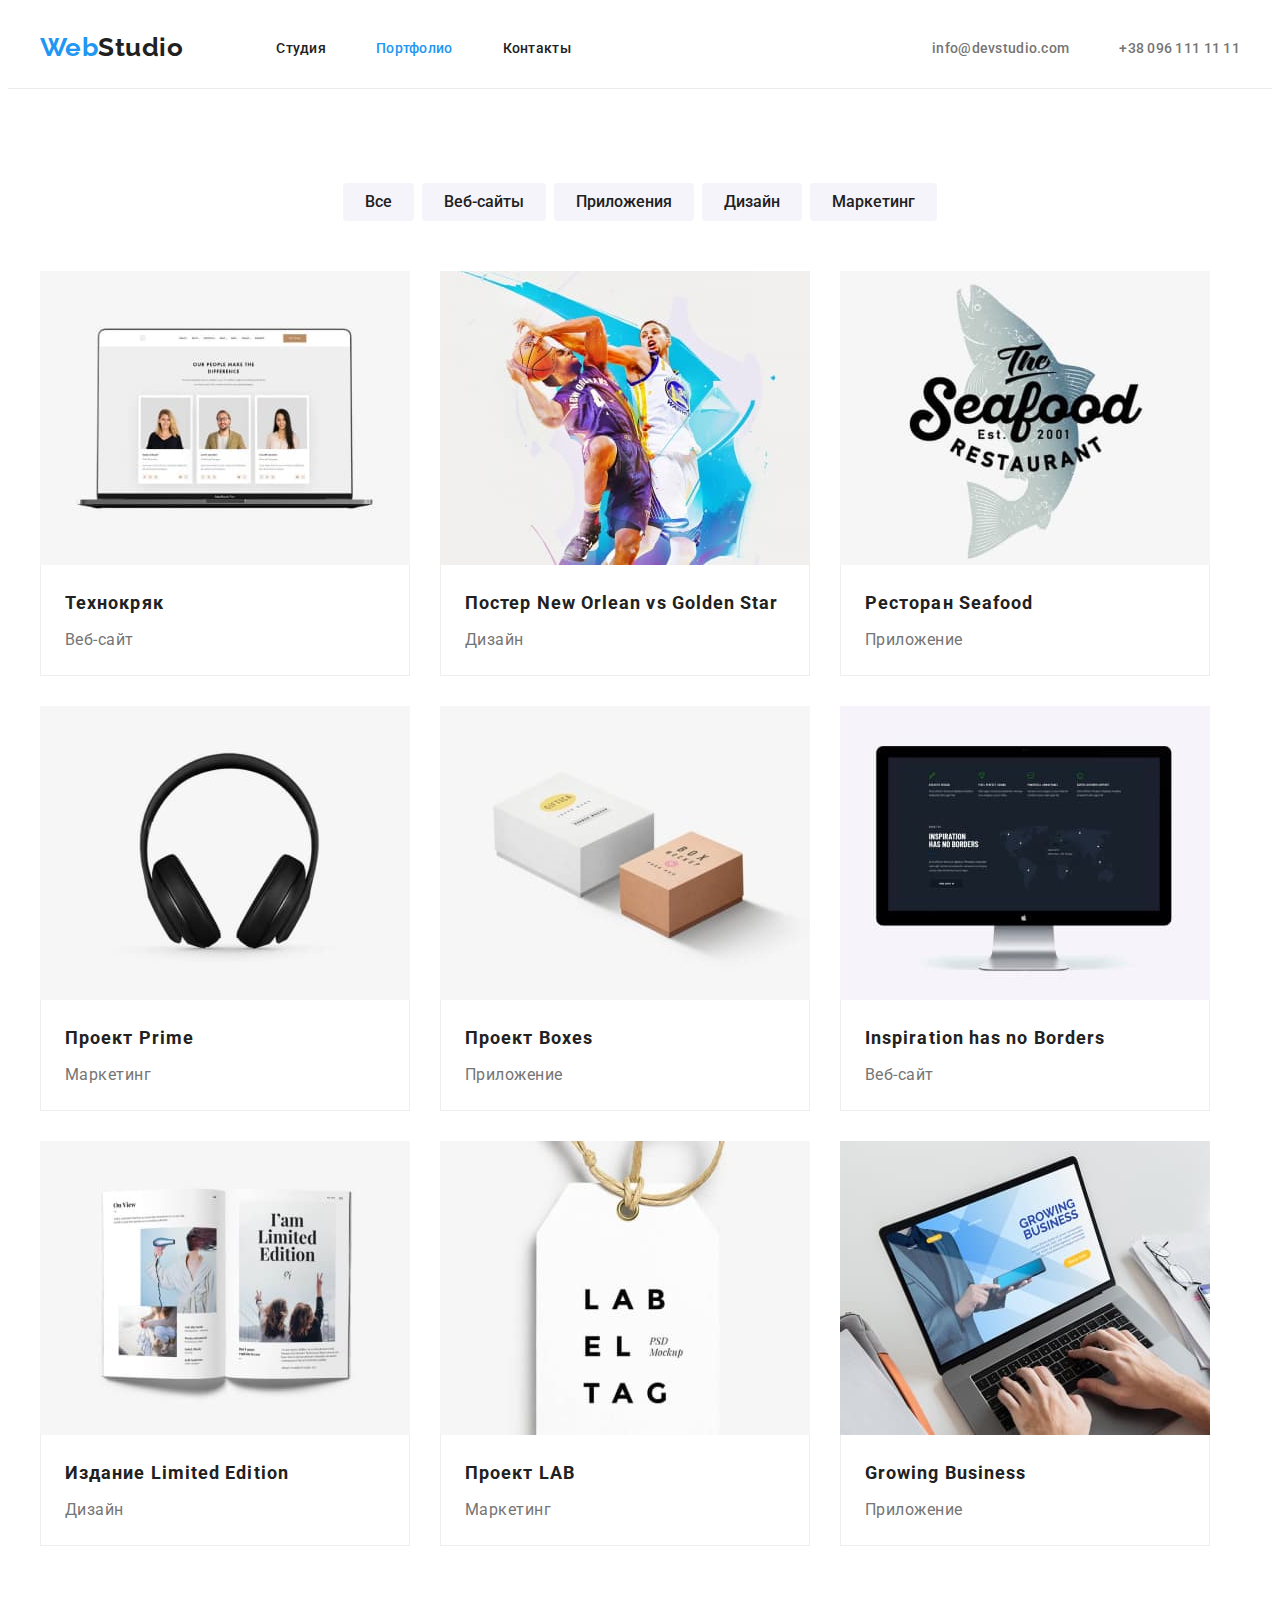
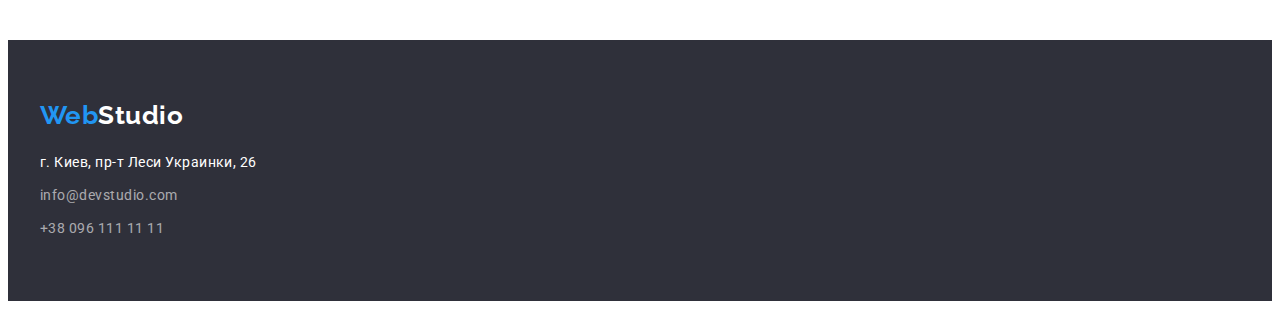
==== portfolio.html @ 9b644c51 "начала подключать иконки" ====
<!DOCTYPE html>
<html lang="ru">

<head>
    <meta charset="UTF-8">
    <meta http-equiv="X-UA-Compatible" content="IE=edge">
    <meta name="viewport" content="width=device-width, initial-scale=1.0">
    <title>Portfolio</title>
    <link rel="preconnect" href="https://fonts.googleapis.com">
    <link rel="preconnect" href="https://fonts.gstatic.com" crossorigin>
    <link href="https://fonts.googleapis.com/css2?family=Raleway:wght@700&family=Roboto:wght@400;500;700;900&display=swap" rel="stylesheet">
    <link rel="stylesheet" href="https://cdnjs.cloudflare.com/ajax/libs/modern-normalize/1.1.0/modern-normalize.min.css"
        integrity="sha512-wpPYUAdjBVSE4KJnH1VR1HeZfpl1ub8YT/NKx4PuQ5NmX2tKuGu6U/JRp5y+Y8XG2tV+wKQpNHVUX03MfMFn9Q=="
        crossorigin="anonymous" referrerpolicy="no-referrer" />
    <link rel="stylesheet" href="./css/styles.css">
</head>

<body>
    <!--Шапка сайта-->
    <header class="header filter-box">
        <div class="conteiner header-nav-main">
            <a href="" class="logo">Web<span class="logo-dack">Studio</span> </a>
            <nav class="header-nav">
                <ul class="header-list">
                    <li class="header-item"> 
                        <a href="./index.html" class="header-link link">Студия </a> 
                    </li>
                    <li class="header-item"> 
                        <a href="./portfolio.html" class="header-link link current">Портфолио </a> 
                    </li>
                    <li class="header-item"> 
                        <a href="" class="header-link link">Контакты </a> 
                    </li>
                </ul>
            </nav>
            <ul class="header-conect link">
                <li class="header-item"> 
                    <a href="mailto:info@devstudio.com" class="header-link-nav link"> info@devstudio.com </a>
                </li>
                <li class="header-item"> 
                    <a href="tel:+380961111111" class="header-link-nav link"> +38 096 111 11 11 </a> 
                </li>
            </ul>
        </div>
    </header>

    <!--Уникальное содержание страницы-->
    <main>
        <!-- список работ-потфолио -->
        <section class="section">
            <div class="conteiner">
                <h1 class="visually-hidden">Портфолио</h1> 
                <!-- Фильтр страницы -->
                <ul class="filter">
                    <li class="filter-item">
                        <button type="button" class="filter-button">Все</button>
                    </li>
                    <li class="filter-item">
                        <button type="button" class="filter-button">Веб-сайты</button>
                    </li>
                    <li class="filter-item">
                        <button type="button" class="filter-button">Приложения</button>
                    </li>
                    <li class="filter-item">
                        <button type="button" class="filter-button">Дизайн</button>
                    </li>
                    <li class="filter-item">
                        <button type="button" class="filter-button">Маркетинг</button>
                    </li>
                </ul>
                <ul class="pictures-list">
                    <li class="pictures-item">
                        <a href="" class="pictures-link link">
                            <img src="./images/img8.jpg" alt="Фото сотрудников" width="370" class="pictures-photo">
                            <div class="pictures-name-card">
                                <h2 class="pictures-title">Технокряк</h2>
                                <p class="pictures-text">Веб-сайт</p>
                            </div>
                        </a>
                    </li>
                    <li class="pictures-item">
                        <a href="" class="pictures-link link">
                            <img src="./images/img9.jpg" alt="Постер - два баскетболиста в движении с мячом" width="370" class="pictures-photo">
                            <div class="pictures-name-card">
                                <h2 class="pictures-title">Постер New Orlean vs Golden Star</h2>
                                <p class="pictures-text">Дизайн</p>
                            </div>
                        </a>
                    </li>
                    <li class="pictures-item">
                        <a href="" class="pictures-link link">
                            <img src="./images/img10.jpg" alt="Лого ресторана Seafood" width="370" class="pictures-photo">
                            <div class="pictures-name-card">
                                <h2 class="pictures-title">Ресторан Seafood</h2>
                                <p class="pictures-text">Приложение</p>
                            </div>
                        </a>
                    </li>
                    <li class="pictures-item">
                        <a href="" class="pictures-link link">
                            <img src="./images/img11.jpg" alt="Наушники" width="370" class="pictures-photo">
                            <div class="pictures-name-card">
                                <h2 class="pictures-title">Проект Prime</h2>
                                <p class="pictures-text">Маркетинг</p>
                            </div>
                        </a>
                    </li>
                    <li class="pictures-item">
                        <a href="" class="pictures-link link">
                           <img src="./images/img12.jpg" alt="Фото двух коробок" width="370" class="pictures-photo">
                           <div class="pictures-name-card">
                                <h2 class="pictures-title">Проект Boxes</h2>
                                <p class="pictures-text">Приложение</p>
                           </div>
                        </a>
                    </li>
                    <li class="pictures-item">
                        <a href="" class="pictures-link link">
                            <img src="./images/img13.jpg" alt="Монитор с изображением разработанного интерфейса сайта" width="370" class="pictures-photo">
                            <div class="pictures-name-card">
                                <h2 class="pictures-title">Inspiration has no Borders</h2>
                                <p class="pictures-text">Веб-сайт</p>
                            </div>
                        </a>
                    </li>
                    <li class="pictures-item">
                        <a href="" class="pictures-link link">
                            <img src="./images/img14.jpg" alt="Развернутая книга" width="370" class="pictures-photo">
                            <div class="pictures-name-card">
                                <h2 class="pictures-title">Издание Limited Edition</h2>
                                <p class="pictures-text">Дизайн</p>
                            </div>
                        </a>
                    </li>
                    <li class="pictures-item">
                        <a href="" class="pictures-link link">
                            <img src="./images/img15.jpg" alt="Фирменная этикетка" width="370" class="pictures-photo">
                            <div class="pictures-name-card">
                                <h2 class="pictures-title">Проект LAB</h2>
                                <p class="pictures-text">Маркетинг</p>
                            </div>
                        </a>
                    </li>
                    <li class="pictures-item">
                        <a href="" class="pictures-link link">
                            <img src="./images/img16.jpg" alt="Рабочее место разработчика приложений" width="370" class="pictures-photo">
                            <div class="pictures-name-card">
                                <h2 class="pictures-title">Growing Business</h2>
                                <p class="pictures-text">Приложение</p>
                            </div>
                        </a>
                    </li>
                </ul>
            </div>
        </section>              
    </main>
    <!-- Подвал страницы -->
    <footer class="footer">
        <div class="conteiner">
            <a href="" class="logo">Web<span class="logo-light">Studio</span> </a>
            <address class="footer-adress"> 
                <ul class="footer-list">
                    <li class="footer-item"> 
                        <a href="https://bit.ly/3pXMvUd" target="_blank" rel="noopener noreferrer" class="footer-link-address link">г. Киев, пр-т Леси Украинки, 26</a> 
                    </li>
                    <li class="footer-item"> 
                        <a href="mailto:info@devstudio.com" class="footer-link-nav link">info@devstudio.com</a>
                    </li>
                    <li class="footer-item"> 
                        <a href="tel:+380961111111" class="footer-link-nav link">+38 096 111 11 11</a>
                    </li>
                </ul>
            </address>
        </div>
    </footer>

</body>

</html>
---- css/styles.css ----
/* ------------------------------------Styles main page------------------------------------*/
:root {
    --main-text-color: #757575;
    --title-text-color: #212121;
    --accent-color: #2196F3;
    --secondary-text-color: #FFFFFF;
}

body {
    color: var(--main-text-color);
    font-family: "Roboto", Tahoma, sans-serif;
    letter-spacing: 0.03em;
 }

.link {
    text-decoration: none;
}

h1, h2, h3, h4, h5, h6, p {
    margin-top: 0;
    margin-bottom: 0;
}

ul, ol {
    list-style: none;
    padding-left: 0;
    margin-top: 0;
    margin-bottom: 0;
}

img {
    display: block;
}

.conteiner {
    margin-left: auto;
    margin-right: auto;
    width: 1200px;
    padding-left: 15px;
    padding-right: 15px;
}
 /*------------------------------------Logo------------------------------------*/
.logo {
    color: var(--accent-color);
    font-family: 'Raleway';
    font-weight: 700;
    font-size: 26px;
    line-height: 1.19;
    text-decoration: none;
}

.logo-dack { color: var(--title-text-color); }
.logo-light { color: var(--secondary-text-color); }

/*------------------------------------Header------------------------------------*/
.header {
    background-color: #FFFFFF;
    padding-top: 24px;
    padding-bottom: 25px;
    border-bottom-width: 1px;
    border-bottom-style: solid;
    border-bottom-color: #ECECEC;
    
}

.header-nav-main {
    display: flex;
    align-items: center;      
}
.header-nav {
    margin-left: 93px;
}

.header-list  {
    display: flex;
}

.header-conect {
    display: flex;
    margin-left: auto;
}

.header-item:not(:last-child) {
    margin-right: 50px;
}

.header-link.current {
    color: var(--accent-color);
}

.header-link, .header-link-nav { 
    color: var(--title-text-color); 
    font-weight: 500;
    font-size: 14px;
    line-height: 1.14;
    Letter-spacing: 0.02em;
}

.header-link:hover,
.header-link:focus { 
    color: var(--accent-color); 
}

.header-link-nav { 
    color: var(--main-text-color); 
}

.header-link-nav:hover,
.header-link-nav:focus {
    color: var(--accent-color);
}

/*------------------------------------Hero------------------------------------ */
.hero {
    max-width: 1600px;
    height: 600px;
    margin-right: auto;
    margin-left: auto;
    padding-top: 200px;
    padding-bottom: 200px;
    background-color: #C4C4C4;
    background-image: linear-gradient(
        to top, 
        rgba(47, 48, 58, 0.4), 
        rgba(47, 48, 58, 0.4)
       ),  
        url('../images/back-hero.jpg');
    background-repeat: no-repeat;
    background-position: center;
    background-size: contain;
}

.hero-title { 
    color: var(--secondary-text-color);
    font-weight: 900;
    font-size: 44px;
    line-height: 1.36;
    text-align: center;
    Letter-spacing: 0.06em;
    text-transform: uppercase;
    width: 696px;
    margin: 0 auto 30px;
}

.hero-button { 
    color: var(--secondary-text-color); 
    background-color: var(--accent-color);
    font-family: inherit;
    font-weight: 700;
    font-size: 16px;
    line-height: 1.88;
    align-items: center;
    text-align: center;
    letter-spacing: 0.06em;
    cursor: pointer;
    padding: 10px 32px;
    border-radius: 4px;
    box-shadow: 0px 4px 4px rgba(0, 0, 0, 0.15);
    border: transparent;

    display: flex;
    margin-left: auto;
    margin-right: auto;
}

/* -----------------------------------Section------------------------------------ */

.section {
    padding-top: 94px;
    padding-bottom: 94px;
}
.section.no-padding {
    padding-top: 0px;
}

/*------------------------------------Features------------------------------------*/ 

.visually-hidden {
    position: absolute;
    white-space: nowrap;
    width: 1px;
    height: 1px;
    overflow: hidden;
    border: 0;
    padding: 0;
    clip: rect(0 0 0 0);
    clip-path: inset(50%);
    margin: -1px;
}

.features {
    display: flex;
    flex-basis: auto;
}

.features-item:not(:last-child) {
    margin-right: 30px;
}

.features-item::before {
    display: block;
    content: "";
    height: 120px;
    margin-bottom: 30px;
    background-color: #f5f4fa;
    background-position: center;
    background-repeat: no-repeat;
    
}

.icon-antena::before {
    background-image: url(../images/antenna.svg);
}
.icon-clock::before {
    background-image: url(../images/clock.svg);
}
.icon-diagram::before {
    background-image: url(../images/diagram.svg);
}
.icon-astronaut::before {
    background-image: url(../images/astronaut.svg);
}
.features-bottom-title {
    color: var(--title-text-color);
    font-weight: 700;
    font-size: 14px;
    line-height: 1.14;
    text-transform: uppercase;
    margin-bottom: 10px;
}

.features-text{
    font-size: 14px;
    line-height: 1.71;
}

/*------------------------------------Work------------------------------------*/

.work {
    display: flex;
}

.work-item:not(:last-child) {
    margin-right: 30px;
}

.work-top-title, .team-top-title{
    color: var(--title-text-color);
    font-weight: 700;
    font-size: 36px;
    line-height: 1.17;
    text-align: center;
    margin-bottom: 50px;
}

/*------------------------------------Team------------------------------------*/
.team-fon {
    background: #F5F4FA;
}

.team-list {
    display: flex;
}

.team-item {
    width: 270px;
    background-color: var(--secondary-text-color);
    box-shadow: 0px 1px 3px rgba(0, 0, 0, 0.12),
        0px 1px 1px rgba(0, 0, 0, 0.14),
        0px 2px 1px rgba(0, 0, 0, 0.2);
    border-radius: 0px 0px 4px 4px;    
}
.team-item:not(:last-child) {
    margin-right: 30px;
}

.team-name-card {
    padding-top: 30px;
    padding-bottom: 16px;
}

.team-bottom-title {
    color: var(--title-text-color);
    font-weight: 500;
    font-size: 16px;
    line-height: 1.19;  
    text-align: center;
    margin-bottom: 10px;
}

.team-text {
    font-size: 16px;
    line-height: 1.19;
    text-align: center; 
}
.team-soc-list {
    display: flex;
    justify-content: center;
    padding-bottom: 30px;
}
.team-soc-item:not(:first-child)  {
    margin-left: 10px;
}
.team-soc-link {
    width: 44px;
    height: 44px;
    background-color: red;
    border-radius: 50%;
    display: block;
}


/*-------------------------------Footer------------------------------------*/
.footer {
    display: block;
    background-color: #2F303A;
    padding-top: 60px;
    padding-bottom: 60px;
}

.footer-adress {
    margin-top: 20px;
}

.footer-link-address, .footer-link-nav {
    font-style: normal;
    font-weight: 400;
    font-size: 14px;
    line-height: 1.71;
    color: var(--secondary-text-color);
}

.footer-item {
    margin-bottom: 9px;
}

.footer-item:last-child {
    margin-bottom: 0px;
}

.footer-link-nav {
    color: rgba(255, 255, 255, 0.6);
}
.footer-link-nav:hover,
.footer-link-nav:focus {
    color: var(--accent-color);
}

/*------------------------------------Styles page portfolio------------------------------------*/
.filter {
    display: flex;
    justify-content: center;
    margin-bottom: 50px;
    
}
.filter-item:not(:last-child) {
    margin-right: 8px;
}

.filter-button {
    color: var(--title-text-color);
    background: #F5F4FA;
    font-family: inherit;
    font-weight: 500;
    font-size: 16px;
    line-height: 1.62;
    text-align: center;
    cursor: pointer;
    border-radius: 4px;
    padding: 6px 22px;
    border: transparent;
}

.filter-button:hover,
.filter-button:focus {
    color: var(--secondary-text-color);
    background-color: var(--accent-color);
    box-shadow: 0px 3px 1px rgba(0, 0, 0, 0.1),
    0px 1px 2px rgba(0, 0, 0, 0.08),
    0px 2px 2px rgba(0, 0, 0, 0.12);
}

.pictures-list {
    display: flex;
    flex-wrap: wrap;
    margin: -15px;
}
.pictures-item {
    width: 370px;
    margin: 15px;
}

.pictures-name-card {
    padding: 20px 24px;
    
    /* border-top-style: solid;
    border-top-color: #EEEEEE; */
    border: 1px solid #EEEEEE;
    border-top-width: 0px;
}

.pictures-title {
    color: var(--title-text-color);
    font-weight: 700;
    font-size: 18px;
    line-height: 2;
    letter-spacing: 0.06em;
    margin-bottom: 4px;
}

.pictures-text {
    color: var(--main-text-color);
    font-size: 16px;
    line-height: 1.88;
}
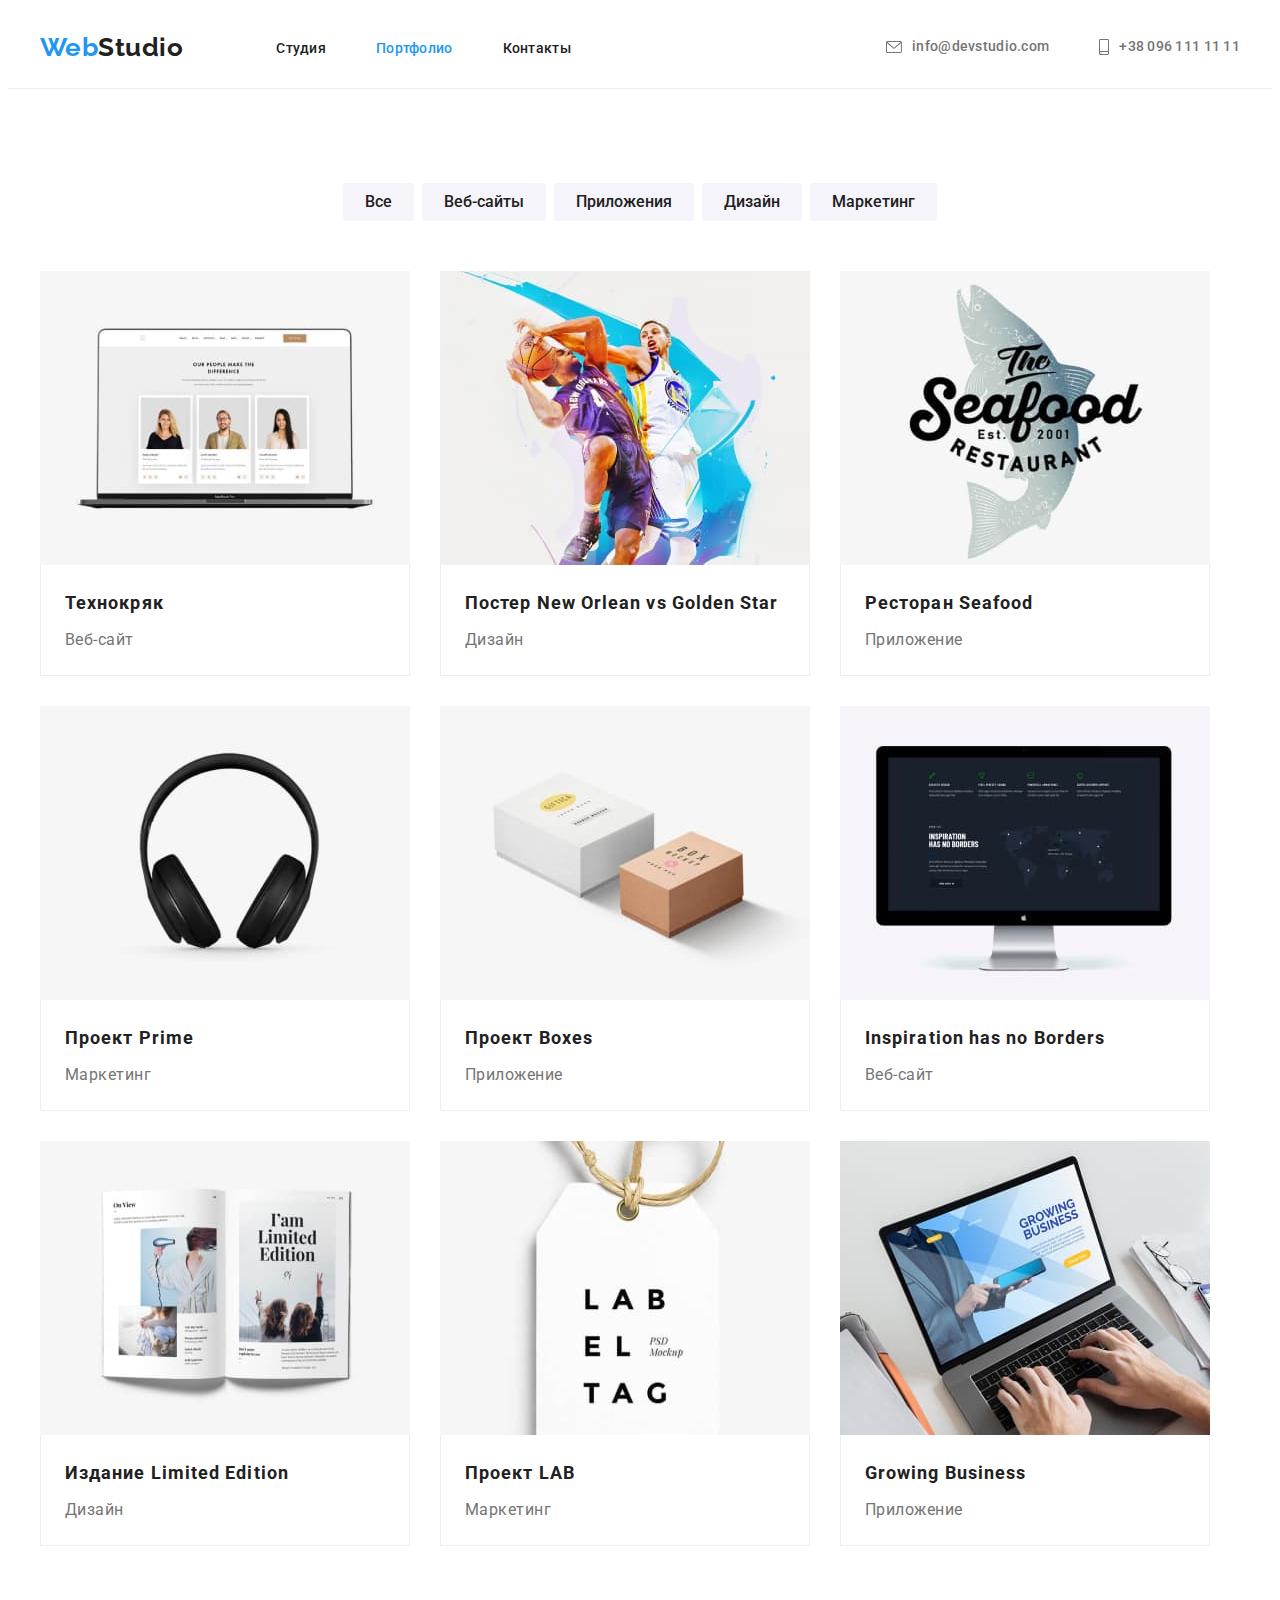
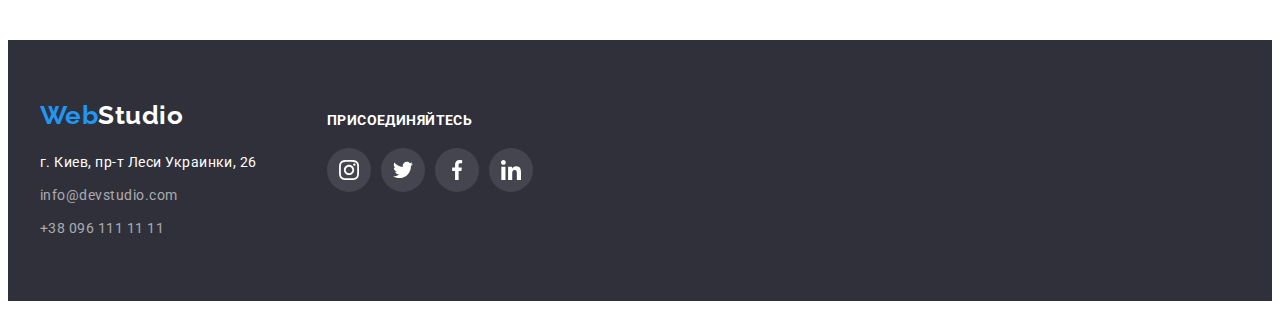
==== commit 535c1b91: "закінчила 4ту домашку" ====
--- a/portfolio.html
+++ b/portfolio.html
@@ -33,12 +33,20 @@
                     </li>
                 </ul>
             </nav>
-            <ul class="header-conect link">
-                <li class="header-item"> 
-                    <a href="mailto:info@devstudio.com" class="header-link-nav link"> info@devstudio.com </a>
+            <ul class="header-list-conect link">
+                <li class="header-item">
+                    <a href="mailto:info@devstudio.com" class="header-link-nav link">
+                        <svg class="header-soc-icon" width="16" height="12">
+                            <use href="./images/symbol-defs.svg#icon-envelope"></use>
+                        </svg>info@devstudio.com
+                    </a>
                 </li>
-                <li class="header-item"> 
-                    <a href="tel:+380961111111" class="header-link-nav link"> +38 096 111 11 11 </a> 
+                <li class="header-item">
+                    <a href="tel:+380961111111" class="header-link-nav link">
+                        <svg class="header-soc-icon" width="10" height="16">
+                            <use href="./images/symbol-defs.svg#icon-smartphone"></use>
+                        </svg>+38 096 111 11 11
+                    </a>
                 </li>
             </ul>
         </div>
@@ -156,21 +164,56 @@
     </main>
     <!-- Подвал страницы -->
     <footer class="footer">
-        <div class="conteiner">
-            <a href="" class="logo">Web<span class="logo-light">Studio</span> </a>
-            <address class="footer-adress"> 
-                <ul class="footer-list">
-                    <li class="footer-item"> 
-                        <a href="https://bit.ly/3pXMvUd" target="_blank" rel="noopener noreferrer" class="footer-link-address link">г. Киев, пр-т Леси Украинки, 26</a> 
-                    </li>
-                    <li class="footer-item"> 
-                        <a href="mailto:info@devstudio.com" class="footer-link-nav link">info@devstudio.com</a>
-                    </li>
-                    <li class="footer-item"> 
-                        <a href="tel:+380961111111" class="footer-link-nav link">+38 096 111 11 11</a>
-                    </li>
-                </ul>
-            </address>
+        <div class="conteiner footer-main">
+            <div class="footer-main-adress">
+                <a href="" class="logo">Web<span class="logo-light">Studio</span> </a>
+                <address class="footer-adress"> 
+                    <ul class="footer-list">
+                        <li class="footer-item"> 
+                            <a href="https://bit.ly/3pXMvUd" target="_blank" rel="noopener noreferrer" class="footer-link-address link">г. Киев, пр-т Леси Украинки, 26</a> 
+                        </li>
+                        <li class="footer-item"> 
+                            <a href="mailto:info@devstudio.com" class="footer-link-nav link">info@devstudio.com</a>
+                        </li>
+                        <li class="footer-item"> 
+                            <a href="tel:+380961111111" class="footer-link-nav link">+38 096 111 11 11</a>
+                        </li>
+                    </ul>
+                </address>
+            </div>
+            <div class="footer-soc">
+                <p class="footer-title">присоединяйтесь</p>
+                <ul class="footer-soc-list">
+                    <li class="footer-soc-item">
+                        <a href="" class="footer-soc-link">
+                            <svg class="footer-soc-icon" width="20" height="20">
+                                <use href="./images/symbol-defs.svg#icon-instagram"></use>
+                            </svg>
+                        </a>
+                    </li>
+                    <li class="footer-soc-item">
+                        <a href="" class="footer-soc-link">
+                            <svg class="footer-soc-icon" width="20" height="20">
+                                <use href="./images/symbol-defs.svg#icon-twitter"></use>
+                            </svg>
+                        </a>
+                    </li>
+                    <li class="footer-soc-item">
+                        <a href="" class="footer-soc-link">
+                            <svg class="footer-soc-icon" width="20" height="20">
+                                <use href="./images/symbol-defs.svg#icon-facebook"></use>
+                            </svg>
+                        </a>
+                    </li>
+                    <li class="footer-soc-item">
+                        <a href="" class="footer-soc-link">
+                            <svg class="footer-soc-icon" width="20" height="20">
+                                <use href="./images/symbol-defs.svg#icon-linkedin"></use>
+                            </svg>
+                        </a>
+                    </li>
+                </ul>
+            </div>
         </div>
     </footer>
 
--- a/css/styles.css
+++ b/css/styles.css
@@ -59,8 +59,7 @@
     padding-bottom: 25px;
     border-bottom-width: 1px;
     border-bottom-style: solid;
-    border-bottom-color: #ECECEC;
-    
+    border-bottom-color: #ECECEC;  
 }
 
 .header-nav-main {
@@ -71,13 +70,13 @@
     margin-left: 93px;
 }
 
-.header-list  {
-    display: flex;
-}
-
-.header-conect {
-    display: flex;
-    margin-left: auto;
+.header-list {
+    display: flex;
+}
+
+.header-list-conect {
+    display: flex;
+    margin-left: auto;   
 }
 
 .header-item:not(:last-child) {
@@ -87,9 +86,10 @@
 .header-link.current {
     color: var(--accent-color);
 }
-
+.header-link {
+    color: var(--title-text-color);
+}
 .header-link, .header-link-nav { 
-    color: var(--title-text-color); 
     font-weight: 500;
     font-size: 14px;
     line-height: 1.14;
@@ -102,7 +102,15 @@
 }
 
 .header-link-nav { 
+    display: flex;
     color: var(--main-text-color); 
+    align-items: center;
+    justify-content: center;
+}
+
+.header-soc-icon {
+    margin-right: 10px;
+    fill: currentColor;
 }
 
 .header-link-nav:hover,
@@ -113,7 +121,6 @@
 /*------------------------------------Hero------------------------------------ */
 .hero {
     max-width: 1600px;
-    height: 600px;
     margin-right: auto;
     margin-left: auto;
     padding-top: 200px;
@@ -127,7 +134,6 @@
         url('../images/back-hero.jpg');
     background-repeat: no-repeat;
     background-position: center;
-    background-size: contain;
 }
 
 .hero-title { 
@@ -244,7 +250,7 @@
     margin-right: 30px;
 }
 
-.work-top-title, .team-top-title{
+.work-top-title, .team-top-title, .customers-title{
     color: var(--title-text-color);
     font-weight: 700;
     font-size: 36px;
@@ -304,22 +310,88 @@
 .team-soc-link {
     width: 44px;
     height: 44px;
-    background-color: red;
+    background-color: transparent;
     border-radius: 50%;
+    color: #AFB1B8;
+    
+    display: flex;
+    justify-content: center;
+    align-items: center;
+}
+
+.team-soc-icon {
+    fill: currentColor; 
+}
+
+.team-soc-link:hover,
+.team-soc-link:focus {
+    background-color: var(--accent-color);
+    color: var(--secondary-text-color);
+}
+
+/* _________________варіант2_______________
+.team-soc-icon {
+   fill: #AFB1B8;; 
+}
+
+.team-soc-link:hover,
+.team-soc-link:focus {
+    background-color: var(--accent-color);
+}
+.team-soc-link:hover, .team-soc-link:focus 
+.team-soc-icon {
+    fill: var(--secondary-text-color);
+} */
+
+/*------------------------------------Customers------------------------------------*/
+.customers-list {
+    display: flex;
+    margin-left: auto;
+    margin-right: auto;
+}
+.customer-item:not(:last-child) {
+    margin-right: 30px;
+}
+.customers-link {
     display: block;
-}
-
+    width: 170px;
+    height: 92px;
+    border: 1px solid #AFB1B8;
+    border-radius: 4px;
+    
+    display: flex;
+    justify-content: center;
+    align-items: center;
+    color: #AFB1B8;
+}
+
+.customers-icon {
+    fill: currentColor;
+}
+
+.customers-link:hover,
+.customers-link:focus {
+    border: 1px solid var(--accent-color);
+    color: var(--accent-color);
+}
 
 /*-------------------------------Footer------------------------------------*/
 .footer {
     display: block;
     background-color: #2F303A;
     padding-top: 60px;
-    padding-bottom: 60px;
+    padding-bottom: 60px;        
+}
+.footer-main {
+    display: flex;
 }
 
 .footer-adress {
     margin-top: 20px;
+}
+
+.footer-item:not(:last-child) {
+    margin-bottom: 9px;
 }
 
 .footer-link-address, .footer-link-nav {
@@ -330,20 +402,59 @@
     color: var(--secondary-text-color);
 }
 
-.footer-item {
-    margin-bottom: 9px;
-}
-
-.footer-item:last-child {
-    margin-bottom: 0px;
-}
-
 .footer-link-nav {
     color: rgba(255, 255, 255, 0.6);
 }
+
 .footer-link-nav:hover,
 .footer-link-nav:focus {
     color: var(--accent-color);
+}
+/* ---------------Присоединяйтесь-------------- */
+.footer-soc {
+    margin-left: 70px;
+    padding-top: 12px;
+}
+
+.footer-title {
+    font-weight: 700;
+    font-size: 14px;
+    line-height: 16px;
+    letter-spacing: 0.03em;
+    text-transform: uppercase;
+    color: var(--secondary-text-color);
+
+    padding-bottom: 20px;
+}
+
+.footer-soc-list {
+    display: flex;
+}
+
+.footer-soc-item:not(:last-child) {
+    margin-right: 10px;
+}
+
+.footer-soc-link {
+    width: 44px;
+    height: 44px;
+    background-color: rgba(255, 255, 255, 0.1);
+    border-radius: 50%;
+
+    display: flex;
+    align-items: center;
+    justify-content: center;
+    
+    color: var(--secondary-text-color);
+}
+
+.footer-soc-icon {
+    fill: currentColor;
+}
+
+.footer-soc-link:hover,
+.footer-soc-link:focus {
+    background-color: var(--accent-color);
 }
 
 /*------------------------------------Styles page portfolio------------------------------------*/
@@ -388,15 +499,20 @@
 .pictures-item {
     width: 370px;
     margin: 15px;
+    
+}
+
+.pictures-item:hover,
+.pictures-item:focus {
+    box-shadow: 0px 1px 1px rgba(0, 0, 0, 0.12),
+    0px 4px 4px rgba(0, 0, 0, 0.06),
+    1px 4px 6px rgba(0, 0, 0, 0.16);
 }
 
 .pictures-name-card {
     padding: 20px 24px;
-    
-    /* border-top-style: solid;
-    border-top-color: #EEEEEE; */
     border: 1px solid #EEEEEE;
-    border-top-width: 0px;
+    border-top: none;
 }
 
 .pictures-title {
